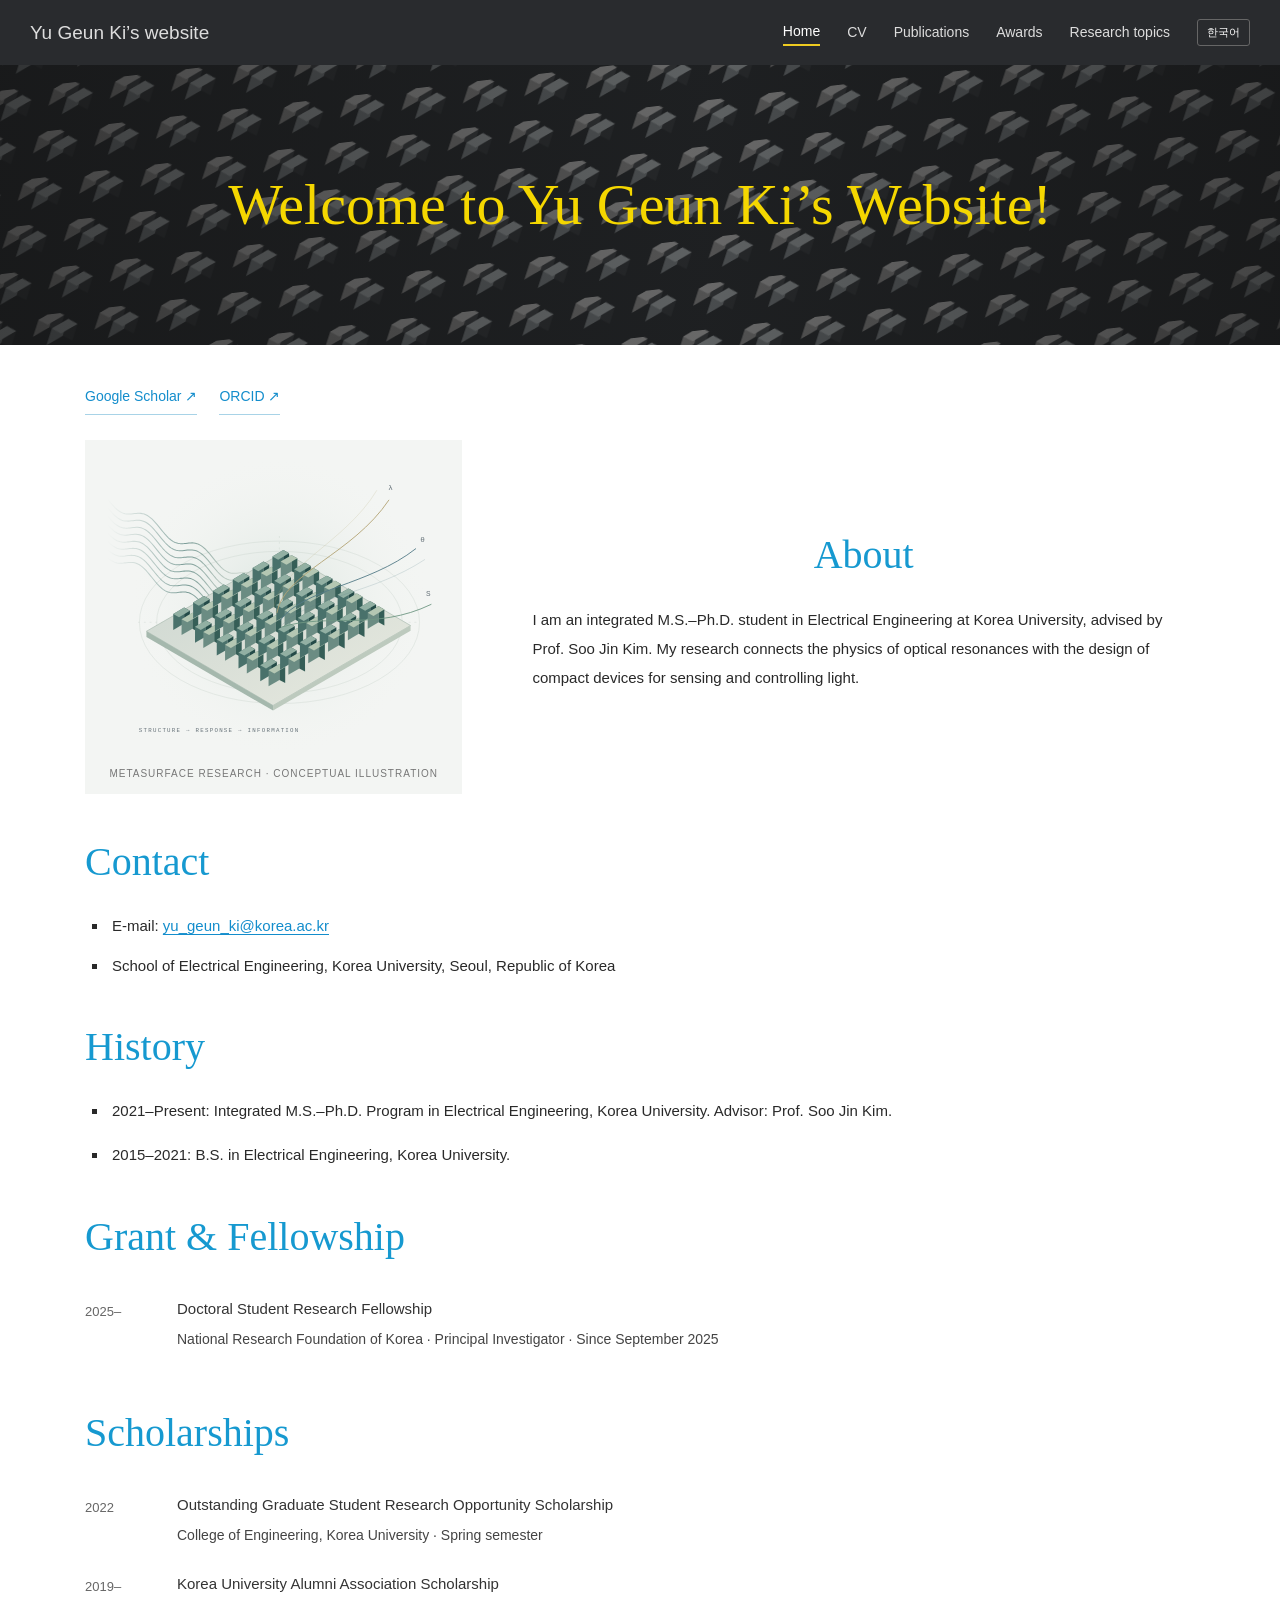
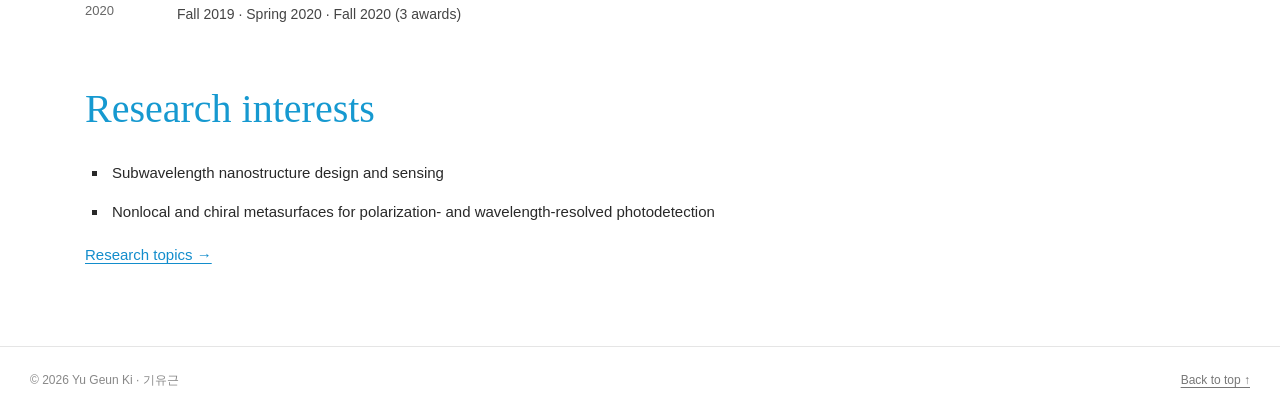
==== index.html @ f7bcf8d2 "Publish reviewed academic website" ====
<!doctype html><html lang="en"><head><meta charset="utf-8"><meta name="viewport" content="width=device-width,initial-scale=1"><meta name="description" content="Yu Geun Ki, Korea University. Research in metasurfaces, nanophotonics, and optical sensing."><title>Yu Geun Ki</title><link rel="stylesheet" href="style.css"><script src="site.js" defer></script><script type="application/ld+json">{"@context": "https://schema.org", "@type": "Person", "name": "Yu Geun Ki", "alternateName": "기유근", "affiliation": {"@type": "CollegeOrUniversity", "name": "Korea University"}, "sameAs": ["https://scholar.google.com/citations?user=KegZw9kAAAAJ", "https://orcid.org/0009-0005-0838-682X"]}</script></head><body id="top"><header><nav class="nav" aria-label="Main navigation"><a class="brand" href="index.html">Yu Geun Ki’s website</a><a href="index.html" aria-current="page"><span data-en="Home" data-ko="홈">Home</span></a><a href="cv.html"><span data-en="CV" data-ko="이력">CV</span></a><a href="publications.html"><span data-en="Publications" data-ko="논문·학회">Publications</span></a><a href="awards.html"><span data-en="Awards" data-ko="수상">Awards</span></a><a href="research.html"><span data-en="Research topics" data-ko="연구 주제">Research topics</span></a><button class="language" id="language" aria-label="Switch to Korean">한국어</button></nav></header><div class="banner home"><h1 data-en="Welcome to Yu Geun Ki’s Website!" data-ko="기유근의 연구 홈페이지에 오신 것을 환영합니다.">Welcome to Yu Geun Ki’s Website!</h1></div><main class="content"><div class="profile-links" aria-label="Research profiles"><a href="https://scholar.google.com/citations?user=KegZw9kAAAAJ" target="_blank" rel="noopener noreferrer">Google Scholar ↗</a><a href="https://orcid.org/0009-0005-0838-682X" target="_blank" rel="noopener noreferrer">ORCID ↗</a></div><div class="intro"><div class="profile-art"><svg viewBox="0 0 540 490" role="img" aria-labelledby="art-title art-desc"><title id="art-title">Light interacting with a metasurface</title><desc id="art-desc">An illustrative array of nanoscale resonators with incident and outgoing optical waves. Conceptual artwork, not simulation data.</desc><defs><linearGradient id="plate" x1="0" y1="0" x2="1" y2="1"><stop stop-color="#ccd6d0"/><stop offset="1" stop-color="#e7e9df"/></linearGradient><linearGradient id="beam"><stop stop-color="#789b93" stop-opacity="0"/><stop offset=".5" stop-color="#396b65" stop-opacity=".65"/><stop offset="1" stop-color="#a5b29b" stop-opacity=".08"/></linearGradient><radialGradient id="glow"><stop stop-color="#a5c2b5" stop-opacity=".33"/><stop offset="1" stop-color="#f6f5ef" stop-opacity="0"/></radialGradient><g id="resonator"><path d="M0 0l17-10 0-25-17 10z" fill="#49716b"/><path d="M17-10l9 5 0-25-9-5z" fill="#244b48"/><path d="M0-25l17-10 9 5-17 10z" fill="#92b0a3"/><path d="M13 8l17-10 0-25-17 10z" fill="#6b8c83"/><path d="M30-2l9 5 0-25-9-5z" fill="#355e57"/><path d="M13-17l17-10 9 5-17 10z" fill="#b4c7b3"/></g></defs><circle cx="278" cy="245" r="237" fill="url(#glow)"/><g fill="none" stroke="#b7c5bb" stroke-width=".65" opacity=".6"><ellipse cx="279" cy="271" rx="219" ry="127"/><ellipse cx="279" cy="271" rx="192" ry="111"/><path d="M58 271H499M279 136V403" stroke-dasharray="3 6"/></g><g fill="none" stroke="url(#beam)" stroke-width="1.6" id="input-waves"></g><path d="M71 285l215-124 198 115-215 125z" fill="url(#plate)" stroke="#a8b9ae"/><path d="M71 285v9l198 115v-8z" fill="#a5b8ad"/><path d="M269 401v8l215-125v-8z" fill="#bdcabe"/><g id="array"></g><g fill="none" stroke-linecap="round"><path d="M275 256C285 194 393 165 450 80" stroke="#b3a475" stroke-width="1.4"/><path d="M280 268C316 218 418 214 492 156" stroke="#547c88" stroke-width="1.4"/><path d="M284 278C354 256 429 285 516 243" stroke="#6f9783" stroke-width="1.4"/><path d="M270 250C277 184 381 148 431 65" stroke="#b3a475" opacity=".3"/><path d="M284 274C332 229 424 227 506 173" stroke="#547c88" opacity=".3"/></g><g fill="#657178" font-family="monospace" font-size="12"><text x="449" y="64">λ</text><text x="499" y="145">θ</text><text x="508" y="230">S</text><text x="59" y="442" font-size="9" letter-spacing="2">STRUCTURE → RESPONSE → INFORMATION</text></g></svg><p><span data-en="METASURFACE RESEARCH · CONCEPTUAL ILLUSTRATION" data-ko="메타표면 연구 · 개념 일러스트">METASURFACE RESEARCH · CONCEPTUAL ILLUSTRATION</span></p></div><div><h2 data-en="About" data-ko="소개">About</h2><p class="bio" data-en="I am an integrated M.S.–Ph.D. student in Electrical Engineering at Korea University, advised by Prof. Soo Jin Kim. My research connects the physics of optical resonances with the design of compact devices for sensing and controlling light." data-ko="고려대학교 전기전자공학 석박사통합과정에서 김수진 교수님의 지도를 받고 있는 기유근입니다. 광학 공진의 물리를 바탕으로, 빛을 감지하고 제어하는 소형 소자를 설계합니다.">I am an integrated M.S.–Ph.D. student in Electrical Engineering at Korea University, advised by Prof. Soo Jin Kim. My research connects the physics of optical resonances with the design of compact devices for sensing and controlling light.</p></div></div><h2 data-en="Contact" data-ko="연락처">Contact</h2><ul><li>E-mail: <a href="mailto:yu_geun_ki@korea.ac.kr">yu_geun_ki@korea.ac.kr</a></li><li><span data-en="School of Electrical Engineering, Korea University, Seoul, Republic of Korea" data-ko="고려대학교 전기전자공학 · 대한민국 서울">School of Electrical Engineering, Korea University, Seoul, Republic of Korea</span></li></ul><h2 data-en="History" data-ko="학력">History</h2><ul class="history"><li><span data-en="2021–Present: Integrated M.S.–Ph.D. Program in Electrical Engineering, Korea University. Advisor: Prof. Soo Jin Kim." data-ko="2021–현재: 고려대학교 전기전자공학 석박사통합과정. 지도교수: 김수진 교수.">2021–Present: Integrated M.S.–Ph.D. Program in Electrical Engineering, Korea University. Advisor: Prof. Soo Jin Kim.</span></li><li><span data-en="2015–2021: B.S. in Electrical Engineering, Korea University." data-ko="2015–2021: 고려대학교 전기전자공학 학사.">2015–2021: B.S. in Electrical Engineering, Korea University.</span></li></ul><h2 data-en="Grant &amp; Fellowship" data-ko="연구지원">Grant & Fellowship</h2><div class="compact"><article class="record"><div class="record-date">2025–</div><div><h3 data-en="Doctoral Student Research Fellowship" data-ko="박사과정생 연구장려금지원사업">Doctoral Student Research Fellowship</h3><p data-en="National Research Foundation of Korea · Principal Investigator · Since September 2025" data-ko="한국연구재단 · 연구책임자 · 2025년 9월부터 수행">National Research Foundation of Korea · Principal Investigator · Since September 2025</p></div></article></div><h2 data-en="Scholarships" data-ko="장학금">Scholarships</h2><div class="compact"><article class="record"><div class="record-date">2022</div><div><h3 data-en="Outstanding Graduate Student Research Opportunity Scholarship" data-ko="우수 대학원생 연구기회 제공 장학금">Outstanding Graduate Student Research Opportunity Scholarship</h3><p data-en="College of Engineering, Korea University · Spring semester" data-ko="고려대학교 공과대학 · 1학기">College of Engineering, Korea University · Spring semester</p></div></article><article class="record"><div class="record-date">2019–<br>2020</div><div><h3 data-en="Korea University Alumni Association Scholarship" data-ko="고려대학교 교우회장학금">Korea University Alumni Association Scholarship</h3><p data-en="Fall 2019 · Spring 2020 · Fall 2020 (3 awards)" data-ko="모교추천 및 개인명의 · 2019년 2학기·2020년 1학기·2020년 2학기 (3회)">Fall 2019 · Spring 2020 · Fall 2020 (3 awards)</p></div></article></div><h2 data-en="Research interests" data-ko="연구 관심 분야">Research interests</h2><ul><li><span data-en="Subwavelength nanostructure design and sensing" data-ko="파장보다 작은 나노구조 설계 및 센싱">Subwavelength nanostructure design and sensing</span></li><li><span data-en="Nonlocal and chiral metasurfaces for polarization- and wavelength-resolved photodetection" data-ko="편광·파장 검출을 위한 비국소·키랄 메타표면">Nonlocal and chiral metasurfaces for polarization- and wavelength-resolved photodetection</span></li></ul><p><a href="research.html"><span data-en="Research topics →" data-ko="연구 주제 자세히 보기 →">Research topics →</span></a></p></main><footer class="footer"><span>© 2026 Yu Geun Ki · 기유근</span><a href="#top"><span data-en="Back to top ↑" data-ko="맨 위로 ↑">Back to top ↑</span></a></footer></body></html>
---- style.css ----
*{box-sizing:border-box}html{scroll-behavior:smooth;scroll-padding-top:84px}body{margin:0;color:#292929;background:#fff;font:15px/1.85 Arial,"Noto Sans KR",sans-serif}a{color:#138dcc;text-decoration:underline;text-underline-offset:3px}a:hover{color:#07587e}a:focus-visible,button:focus-visible{outline:3px solid #efc800;outline-offset:4px}header{background:#292b2e;position:sticky;top:0;z-index:20;color:#eee}.nav{max-width:1350px;margin:auto;min-height:65px;display:flex;align-items:center;gap:27px;padding:12px 30px}.nav a{color:#ddd;text-decoration:none;font-size:14px;white-space:nowrap}.nav a[aria-current=page]{color:white;border-bottom:2px solid #eecb21}.nav .brand{font-size:19px;margin-right:auto}.language{color:#fff;background:transparent;border:1px solid #666;padding:5px 9px;border-radius:3px;font-size:11px;cursor:pointer}.banner{min-height:240px;background:#303437 url(metasurface-banner.svg) center/cover;display:grid;place-items:center;padding:45px 24px;text-align:center}.banner.home{min-height:280px}h1{font:56px/1.2 Georgia,serif;font-weight:400;color:#f5d700;margin:0;max-width:1200px}.banner.home h1{font-size:58px}.content{max-width:1160px;margin:auto;padding:35px 25px 65px}h2{font:40px/1.3 Georgia,serif;font-weight:400;color:#1699d0;margin:42px 0 24px}h3{font-size:20px;line-height:1.5;font-weight:500;margin:22px 0 12px;color:#333}p{margin:12px 0}ul{padding-left:23px;list-style-type:square}li{padding-left:4px;margin:12px 0}.intro{display:grid;grid-template-columns:34% 1fr;gap:70px;align-items:center;margin-bottom:32px}.intro h2{text-align:center;margin-top:0}.intro .bio{line-height:1.95;margin-top:23px}.profile-art{background:#f3f5f3;padding:9px 16px 0}.profile-art svg{width:100%;height:auto;display:block}.profile-art p{font-size:10px;text-align:center;letter-spacing:1px;color:#777;margin:3px 0 10px}.history li{margin:16px 0}.jump{display:flex;flex-wrap:wrap;gap:12px 25px;padding-bottom:18px;border-bottom:1px solid #ddd;margin-bottom:28px;font-size:14px}.record{display:grid;grid-template-columns:76px 1fr;gap:16px;padding:18px 0}.record-date{color:#666;font-size:13px;padding-top:3px}.record h3{font:16px/1.65 Arial,sans-serif;margin:0 0 5px}.record p{font-size:14px;margin:3px 0;color:#444}.record .venue{font-style:italic}.badge{display:inline-block;color:#777;font-size:11px;line-height:1.5;margin:3px 10px 3px 0}.research-row{display:block;margin:34px 0 48px;padding:0 0 32px;border-bottom:1px solid #e4e4e4}.number{display:none}.research-row h3{font:28px/1.4 Georgia,serif;color:#1699d0;margin-bottom:5px}.tag{color:#777;font-size:12px;margin-bottom:16px}.project-details{margin:20px 0 0;padding-left:18px;border-left:2px solid #c2e3f2}.project-details .badge{font-size:13px;font-weight:bold;color:#333}.section-note{font-size:12px;color:#777}.compact .record{padding:10px 0}.compact .record h3{font-size:15px}.subheading{font:28px Georgia,serif;color:#1699d0;margin:40px 0 18px}.paper-list{padding-left:24px}.paper-list li{margin:20px 0;line-height:1.85}.paper-list .record{display:block;padding:0}.paper-list .record-date{display:none}.paper-list h3{font:15px/1.75 Arial,sans-serif;margin:0}.paper-list p{font-size:14px;display:inline;margin-right:6px}.paper-list .badge{display:block}.cv-name{font:32px Georgia,serif;margin:10px 0;color:#333}.contact-block{margin-bottom:38px}.footer{border-top:1px solid #e5e5e5;padding:22px 30px;color:#888;font-size:12px;display:flex;gap:20px;justify-content:space-between}.footer a{color:#777}.ko h1,.ko h2,.ko .research-row h3,.ko .subheading{font-family:Arial,"Noto Sans KR",sans-serif;word-break:keep-all}.ko h1{font-size:48px}.ko h2{font-size:32px}.ko .research-row h3{font-size:25px}.print-link{background:none;border:1px solid #bbb;padding:8px 14px;font-size:13px;color:#555;cursor:pointer} @media(max-width:850px){.nav{gap:16px;flex-wrap:wrap;padding:12px 20px}.nav .brand{flex-basis:calc(100% - 90px);order:-2}.language{order:-1}.nav a{font-size:12px}.intro{gap:30px}.banner.home h1{font-size:43px}h1{font-size:45px}.content{padding:24px 26px 50px}}@media(max-width:580px){.nav{gap:9px 17px}.nav .brand{font-size:17px}.banner,.banner.home{min-height:190px}.banner.home h1,h1{font-size:35px}.ko h1{font-size:32px}.intro{grid-template-columns:1fr;gap:25px}.profile-art{max-width:280px;margin:auto}.intro h2{text-align:left}.content{padding:22px}h2{font-size:33px;margin-top:34px}.record{grid-template-columns:53px 1fr;gap:10px}.paper-list{padding-left:18px}.footer{font-size:11px}.research-row h3{font-size:25px}}@media print{header,.banner,.footer,.print-link,.jump{display:none}.content{max-width:none;padding:0}h2{font-size:25px;break-after:avoid}.record,li{break-inside:avoid}body{font-size:11px}.record p,.record h3{font-size:11px}}@media(prefers-reduced-motion:reduce){html{scroll-behavior:auto}}
.profile-links{display:flex;gap:22px;flex-wrap:wrap;margin:0 0 25px;font-size:14px}.profile-links a{border-bottom:1px solid #a8d3e7;text-decoration:none;padding:4px 0}@media print{.profile-links{display:none}}
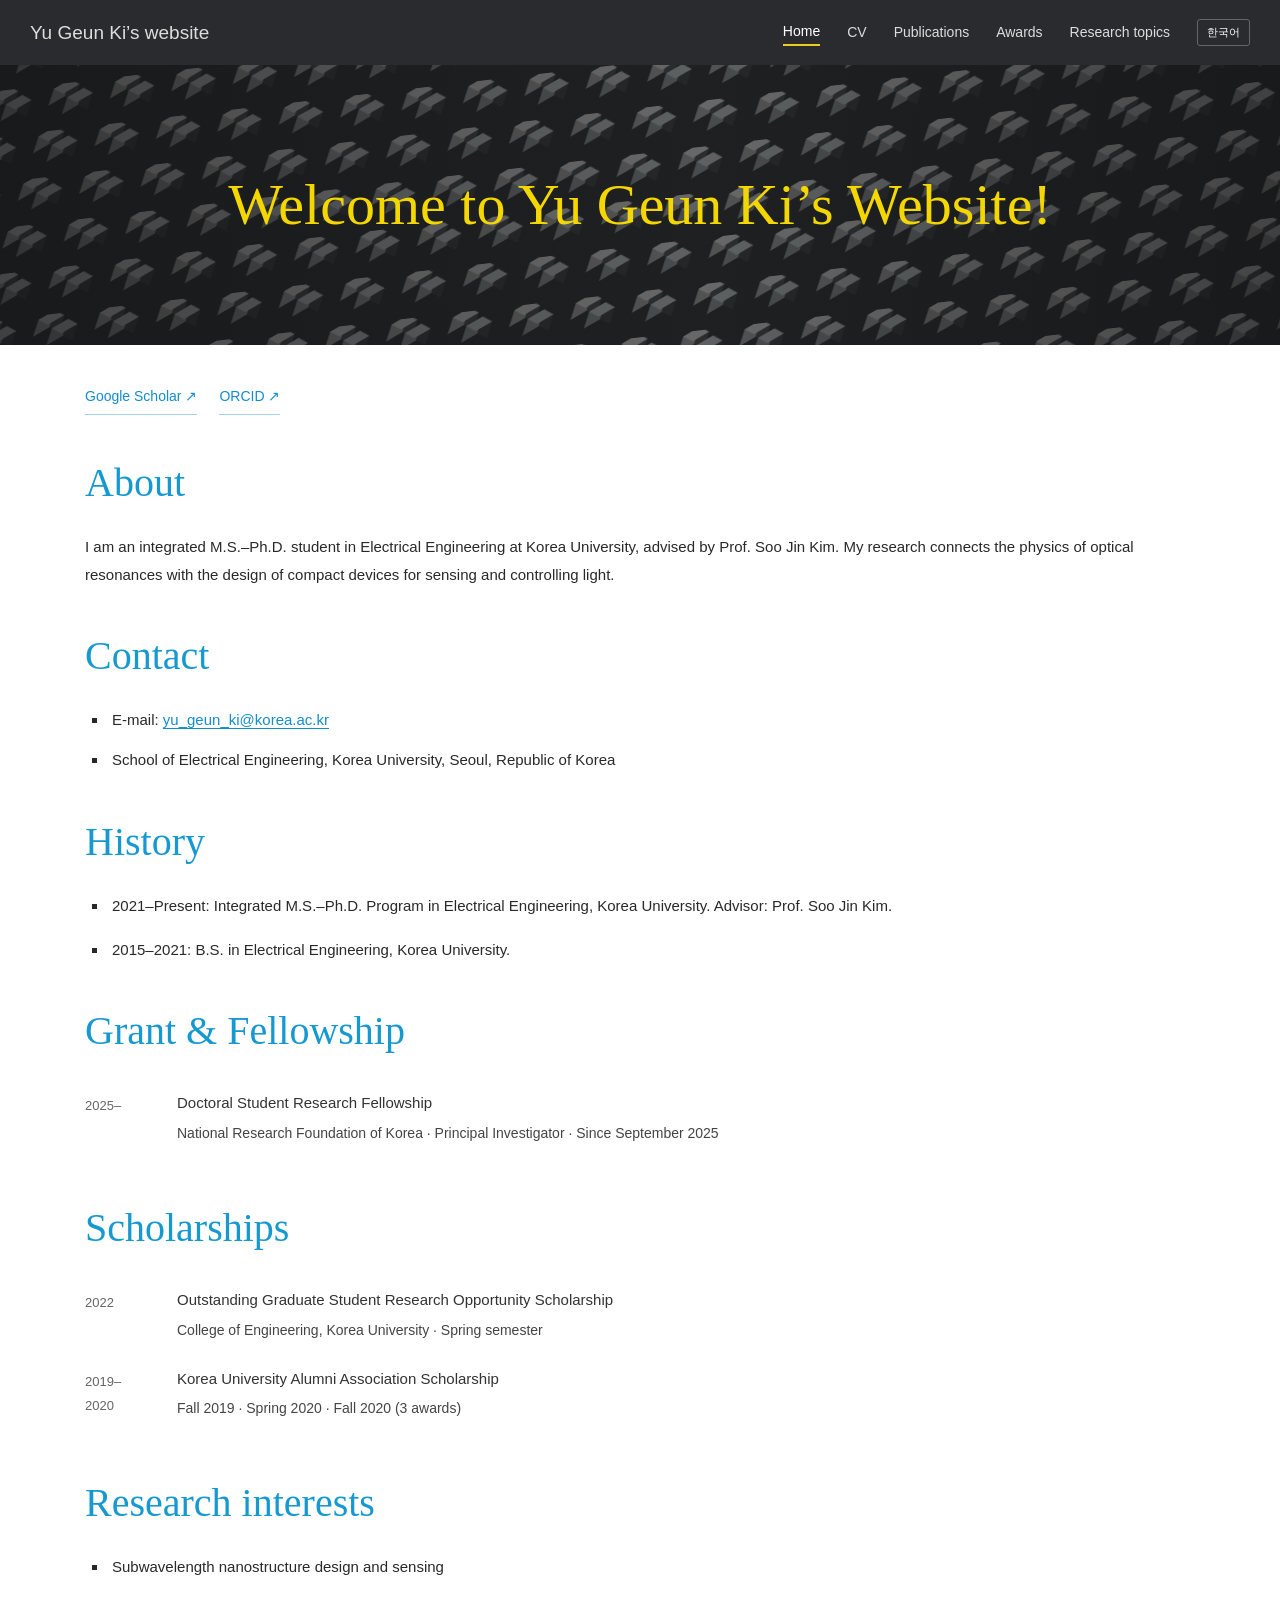
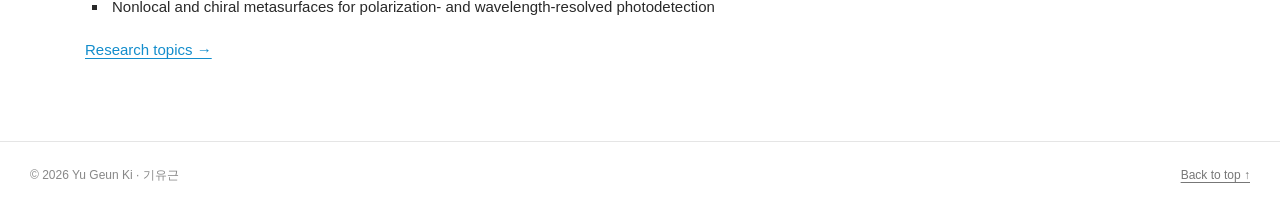
==== commit 64e65d10: "Remove representative image from homepage" ====
--- a/index.html
+++ b/index.html
@@ -1 +1 @@
-<!doctype html><html lang="en"><head><meta charset="utf-8"><meta name="viewport" content="width=device-width,initial-scale=1"><meta name="description" content="Yu Geun Ki, Korea University. Research in metasurfaces, nanophotonics, and optical sensing."><title>Yu Geun Ki</title><link rel="stylesheet" href="style.css"><script src="site.js" defer></script><script type="application/ld+json">{"@context": "https://schema.org", "@type": "Person", "name": "Yu Geun Ki", "alternateName": "기유근", "affiliation": {"@type": "CollegeOrUniversity", "name": "Korea University"}, "sameAs": ["https://scholar.google.com/citations?user=KegZw9kAAAAJ", "https://orcid.org/0009-0005-0838-682X"]}</script></head><body id="top"><header><nav class="nav" aria-label="Main navigation"><a class="brand" href="index.html">Yu Geun Ki’s website</a><a href="index.html" aria-current="page"><span data-en="Home" data-ko="홈">Home</span></a><a href="cv.html"><span data-en="CV" data-ko="이력">CV</span></a><a href="publications.html"><span data-en="Publications" data-ko="논문·학회">Publications</span></a><a href="awards.html"><span data-en="Awards" data-ko="수상">Awards</span></a><a href="research.html"><span data-en="Research topics" data-ko="연구 주제">Research topics</span></a><button class="language" id="language" aria-label="Switch to Korean">한국어</button></nav></header><div class="banner home"><h1 data-en="Welcome to Yu Geun Ki’s Website!" data-ko="기유근의 연구 홈페이지에 오신 것을 환영합니다.">Welcome to Yu Geun Ki’s Website!</h1></div><main class="content"><div class="profile-links" aria-label="Research profiles"><a href="https://scholar.google.com/citations?user=KegZw9kAAAAJ" target="_blank" rel="noopener noreferrer">Google Scholar ↗</a><a href="https://orcid.org/0009-0005-0838-682X" target="_blank" rel="noopener noreferrer">ORCID ↗</a></div><div class="intro"><div class="profile-art"><svg viewBox="0 0 540 490" role="img" aria-labelledby="art-title art-desc"><title id="art-title">Light interacting with a metasurface</title><desc id="art-desc">An illustrative array of nanoscale resonators with incident and outgoing optical waves. Conceptual artwork, not simulation data.</desc><defs><linearGradient id="plate" x1="0" y1="0" x2="1" y2="1"><stop stop-color="#ccd6d0"/><stop offset="1" stop-color="#e7e9df"/></linearGradient><linearGradient id="beam"><stop stop-color="#789b93" stop-opacity="0"/><stop offset=".5" stop-color="#396b65" stop-opacity=".65"/><stop offset="1" stop-color="#a5b29b" stop-opacity=".08"/></linearGradient><radialGradient id="glow"><stop stop-color="#a5c2b5" stop-opacity=".33"/><stop offset="1" stop-color="#f6f5ef" stop-opacity="0"/></radialGradient><g id="resonator"><path d="M0 0l17-10 0-25-17 10z" fill="#49716b"/><path d="M17-10l9 5 0-25-9-5z" fill="#244b48"/><path d="M0-25l17-10 9 5-17 10z" fill="#92b0a3"/><path d="M13 8l17-10 0-25-17 10z" fill="#6b8c83"/><path d="M30-2l9 5 0-25-9-5z" fill="#355e57"/><path d="M13-17l17-10 9 5-17 10z" fill="#b4c7b3"/></g></defs><circle cx="278" cy="245" r="237" fill="url(#glow)"/><g fill="none" stroke="#b7c5bb" stroke-width=".65" opacity=".6"><ellipse cx="279" cy="271" rx="219" ry="127"/><ellipse cx="279" cy="271" rx="192" ry="111"/><path d="M58 271H499M279 136V403" stroke-dasharray="3 6"/></g><g fill="none" stroke="url(#beam)" stroke-width="1.6" id="input-waves"></g><path d="M71 285l215-124 198 115-215 125z" fill="url(#plate)" stroke="#a8b9ae"/><path d="M71 285v9l198 115v-8z" fill="#a5b8ad"/><path d="M269 401v8l215-125v-8z" fill="#bdcabe"/><g id="array"></g><g fill="none" stroke-linecap="round"><path d="M275 256C285 194 393 165 450 80" stroke="#b3a475" stroke-width="1.4"/><path d="M280 268C316 218 418 214 492 156" stroke="#547c88" stroke-width="1.4"/><path d="M284 278C354 256 429 285 516 243" stroke="#6f9783" stroke-width="1.4"/><path d="M270 250C277 184 381 148 431 65" stroke="#b3a475" opacity=".3"/><path d="M284 274C332 229 424 227 506 173" stroke="#547c88" opacity=".3"/></g><g fill="#657178" font-family="monospace" font-size="12"><text x="449" y="64">λ</text><text x="499" y="145">θ</text><text x="508" y="230">S</text><text x="59" y="442" font-size="9" letter-spacing="2">STRUCTURE → RESPONSE → INFORMATION</text></g></svg><p><span data-en="METASURFACE RESEARCH · CONCEPTUAL ILLUSTRATION" data-ko="메타표면 연구 · 개념 일러스트">METASURFACE RESEARCH · CONCEPTUAL ILLUSTRATION</span></p></div><div><h2 data-en="About" data-ko="소개">About</h2><p class="bio" data-en="I am an integrated M.S.–Ph.D. student in Electrical Engineering at Korea University, advised by Prof. Soo Jin Kim. My research connects the physics of optical resonances with the design of compact devices for sensing and controlling light." data-ko="고려대학교 전기전자공학 석박사통합과정에서 김수진 교수님의 지도를 받고 있는 기유근입니다. 광학 공진의 물리를 바탕으로, 빛을 감지하고 제어하는 소형 소자를 설계합니다.">I am an integrated M.S.–Ph.D. student in Electrical Engineering at Korea University, advised by Prof. Soo Jin Kim. My research connects the physics of optical resonances with the design of compact devices for sensing and controlling light.</p></div></div><h2 data-en="Contact" data-ko="연락처">Contact</h2><ul><li>E-mail: <a href="mailto:yu_geun_ki@korea.ac.kr">yu_geun_ki@korea.ac.kr</a></li><li><span data-en="School of Electrical Engineering, Korea University, Seoul, Republic of Korea" data-ko="고려대학교 전기전자공학 · 대한민국 서울">School of Electrical Engineering, Korea University, Seoul, Republic of Korea</span></li></ul><h2 data-en="History" data-ko="학력">History</h2><ul class="history"><li><span data-en="2021–Present: Integrated M.S.–Ph.D. Program in Electrical Engineering, Korea University. Advisor: Prof. Soo Jin Kim." data-ko="2021–현재: 고려대학교 전기전자공학 석박사통합과정. 지도교수: 김수진 교수.">2021–Present: Integrated M.S.–Ph.D. Program in Electrical Engineering, Korea University. Advisor: Prof. Soo Jin Kim.</span></li><li><span data-en="2015–2021: B.S. in Electrical Engineering, Korea University." data-ko="2015–2021: 고려대학교 전기전자공학 학사.">2015–2021: B.S. in Electrical Engineering, Korea University.</span></li></ul><h2 data-en="Grant &amp; Fellowship" data-ko="연구지원">Grant & Fellowship</h2><div class="compact"><article class="record"><div class="record-date">2025–</div><div><h3 data-en="Doctoral Student Research Fellowship" data-ko="박사과정생 연구장려금지원사업">Doctoral Student Research Fellowship</h3><p data-en="National Research Foundation of Korea · Principal Investigator · Since September 2025" data-ko="한국연구재단 · 연구책임자 · 2025년 9월부터 수행">National Research Foundation of Korea · Principal Investigator · Since September 2025</p></div></article></div><h2 data-en="Scholarships" data-ko="장학금">Scholarships</h2><div class="compact"><article class="record"><div class="record-date">2022</div><div><h3 data-en="Outstanding Graduate Student Research Opportunity Scholarship" data-ko="우수 대학원생 연구기회 제공 장학금">Outstanding Graduate Student Research Opportunity Scholarship</h3><p data-en="College of Engineering, Korea University · Spring semester" data-ko="고려대학교 공과대학 · 1학기">College of Engineering, Korea University · Spring semester</p></div></article><article class="record"><div class="record-date">2019–<br>2020</div><div><h3 data-en="Korea University Alumni Association Scholarship" data-ko="고려대학교 교우회장학금">Korea University Alumni Association Scholarship</h3><p data-en="Fall 2019 · Spring 2020 · Fall 2020 (3 awards)" data-ko="모교추천 및 개인명의 · 2019년 2학기·2020년 1학기·2020년 2학기 (3회)">Fall 2019 · Spring 2020 · Fall 2020 (3 awards)</p></div></article></div><h2 data-en="Research interests" data-ko="연구 관심 분야">Research interests</h2><ul><li><span data-en="Subwavelength nanostructure design and sensing" data-ko="파장보다 작은 나노구조 설계 및 센싱">Subwavelength nanostructure design and sensing</span></li><li><span data-en="Nonlocal and chiral metasurfaces for polarization- and wavelength-resolved photodetection" data-ko="편광·파장 검출을 위한 비국소·키랄 메타표면">Nonlocal and chiral metasurfaces for polarization- and wavelength-resolved photodetection</span></li></ul><p><a href="research.html"><span data-en="Research topics →" data-ko="연구 주제 자세히 보기 →">Research topics →</span></a></p></main><footer class="footer"><span>© 2026 Yu Geun Ki · 기유근</span><a href="#top"><span data-en="Back to top ↑" data-ko="맨 위로 ↑">Back to top ↑</span></a></footer></body></html>+<!doctype html><html lang="en"><head><meta charset="utf-8"><meta name="viewport" content="width=device-width,initial-scale=1"><meta name="description" content="Yu Geun Ki, Korea University. Research in metasurfaces, nanophotonics, and optical sensing."><title>Yu Geun Ki</title><link rel="stylesheet" href="style.css"><script src="site.js" defer></script><script type="application/ld+json">{"@context": "https://schema.org", "@type": "Person", "name": "Yu Geun Ki", "alternateName": "기유근", "affiliation": {"@type": "CollegeOrUniversity", "name": "Korea University"}, "sameAs": ["https://scholar.google.com/citations?user=KegZw9kAAAAJ", "https://orcid.org/0009-0005-0838-682X"]}</script></head><body id="top"><header><nav class="nav" aria-label="Main navigation"><a class="brand" href="index.html">Yu Geun Ki’s website</a><a href="index.html" aria-current="page"><span data-en="Home" data-ko="홈">Home</span></a><a href="cv.html"><span data-en="CV" data-ko="이력">CV</span></a><a href="publications.html"><span data-en="Publications" data-ko="논문·학회">Publications</span></a><a href="awards.html"><span data-en="Awards" data-ko="수상">Awards</span></a><a href="research.html"><span data-en="Research topics" data-ko="연구 주제">Research topics</span></a><button class="language" id="language" aria-label="Switch to Korean">한국어</button></nav></header><div class="banner home"><h1 data-en="Welcome to Yu Geun Ki’s Website!" data-ko="기유근의 연구 홈페이지에 오신 것을 환영합니다.">Welcome to Yu Geun Ki’s Website!</h1></div><main class="content"><div class="profile-links" aria-label="Research profiles"><a href="https://scholar.google.com/citations?user=KegZw9kAAAAJ" target="_blank" rel="noopener noreferrer">Google Scholar ↗</a><a href="https://orcid.org/0009-0005-0838-682X" target="_blank" rel="noopener noreferrer">ORCID ↗</a></div><div class="intro-text"><div><h2 data-en="About" data-ko="소개">About</h2><p class="bio" data-en="I am an integrated M.S.–Ph.D. student in Electrical Engineering at Korea University, advised by Prof. Soo Jin Kim. My research connects the physics of optical resonances with the design of compact devices for sensing and controlling light." data-ko="고려대학교 전기전자공학 석박사통합과정에서 김수진 교수님의 지도를 받고 있는 기유근입니다. 광학 공진의 물리를 바탕으로, 빛을 감지하고 제어하는 소형 소자를 설계합니다.">I am an integrated M.S.–Ph.D. student in Electrical Engineering at Korea University, advised by Prof. Soo Jin Kim. My research connects the physics of optical resonances with the design of compact devices for sensing and controlling light.</p></div></div><h2 data-en="Contact" data-ko="연락처">Contact</h2><ul><li>E-mail: <a href="mailto:yu_geun_ki@korea.ac.kr">yu_geun_ki@korea.ac.kr</a></li><li><span data-en="School of Electrical Engineering, Korea University, Seoul, Republic of Korea" data-ko="고려대학교 전기전자공학 · 대한민국 서울">School of Electrical Engineering, Korea University, Seoul, Republic of Korea</span></li></ul><h2 data-en="History" data-ko="학력">History</h2><ul class="history"><li><span data-en="2021–Present: Integrated M.S.–Ph.D. Program in Electrical Engineering, Korea University. Advisor: Prof. Soo Jin Kim." data-ko="2021–현재: 고려대학교 전기전자공학 석박사통합과정. 지도교수: 김수진 교수.">2021–Present: Integrated M.S.–Ph.D. Program in Electrical Engineering, Korea University. Advisor: Prof. Soo Jin Kim.</span></li><li><span data-en="2015–2021: B.S. in Electrical Engineering, Korea University." data-ko="2015–2021: 고려대학교 전기전자공학 학사.">2015–2021: B.S. in Electrical Engineering, Korea University.</span></li></ul><h2 data-en="Grant &amp; Fellowship" data-ko="연구지원">Grant & Fellowship</h2><div class="compact"><article class="record"><div class="record-date">2025–</div><div><h3 data-en="Doctoral Student Research Fellowship" data-ko="박사과정생 연구장려금지원사업">Doctoral Student Research Fellowship</h3><p data-en="National Research Foundation of Korea · Principal Investigator · Since September 2025" data-ko="한국연구재단 · 연구책임자 · 2025년 9월부터 수행">National Research Foundation of Korea · Principal Investigator · Since September 2025</p></div></article></div><h2 data-en="Scholarships" data-ko="장학금">Scholarships</h2><div class="compact"><article class="record"><div class="record-date">2022</div><div><h3 data-en="Outstanding Graduate Student Research Opportunity Scholarship" data-ko="우수 대학원생 연구기회 제공 장학금">Outstanding Graduate Student Research Opportunity Scholarship</h3><p data-en="College of Engineering, Korea University · Spring semester" data-ko="고려대학교 공과대학 · 1학기">College of Engineering, Korea University · Spring semester</p></div></article><article class="record"><div class="record-date">2019–<br>2020</div><div><h3 data-en="Korea University Alumni Association Scholarship" data-ko="고려대학교 교우회장학금">Korea University Alumni Association Scholarship</h3><p data-en="Fall 2019 · Spring 2020 · Fall 2020 (3 awards)" data-ko="모교추천 및 개인명의 · 2019년 2학기·2020년 1학기·2020년 2학기 (3회)">Fall 2019 · Spring 2020 · Fall 2020 (3 awards)</p></div></article></div><h2 data-en="Research interests" data-ko="연구 관심 분야">Research interests</h2><ul><li><span data-en="Subwavelength nanostructure design and sensing" data-ko="파장보다 작은 나노구조 설계 및 센싱">Subwavelength nanostructure design and sensing</span></li><li><span data-en="Nonlocal and chiral metasurfaces for polarization- and wavelength-resolved photodetection" data-ko="편광·파장 검출을 위한 비국소·키랄 메타표면">Nonlocal and chiral metasurfaces for polarization- and wavelength-resolved photodetection</span></li></ul><p><a href="research.html"><span data-en="Research topics →" data-ko="연구 주제 자세히 보기 →">Research topics →</span></a></p></main><footer class="footer"><span>© 2026 Yu Geun Ki · 기유근</span><a href="#top"><span data-en="Back to top ↑" data-ko="맨 위로 ↑">Back to top ↑</span></a></footer></body></html>
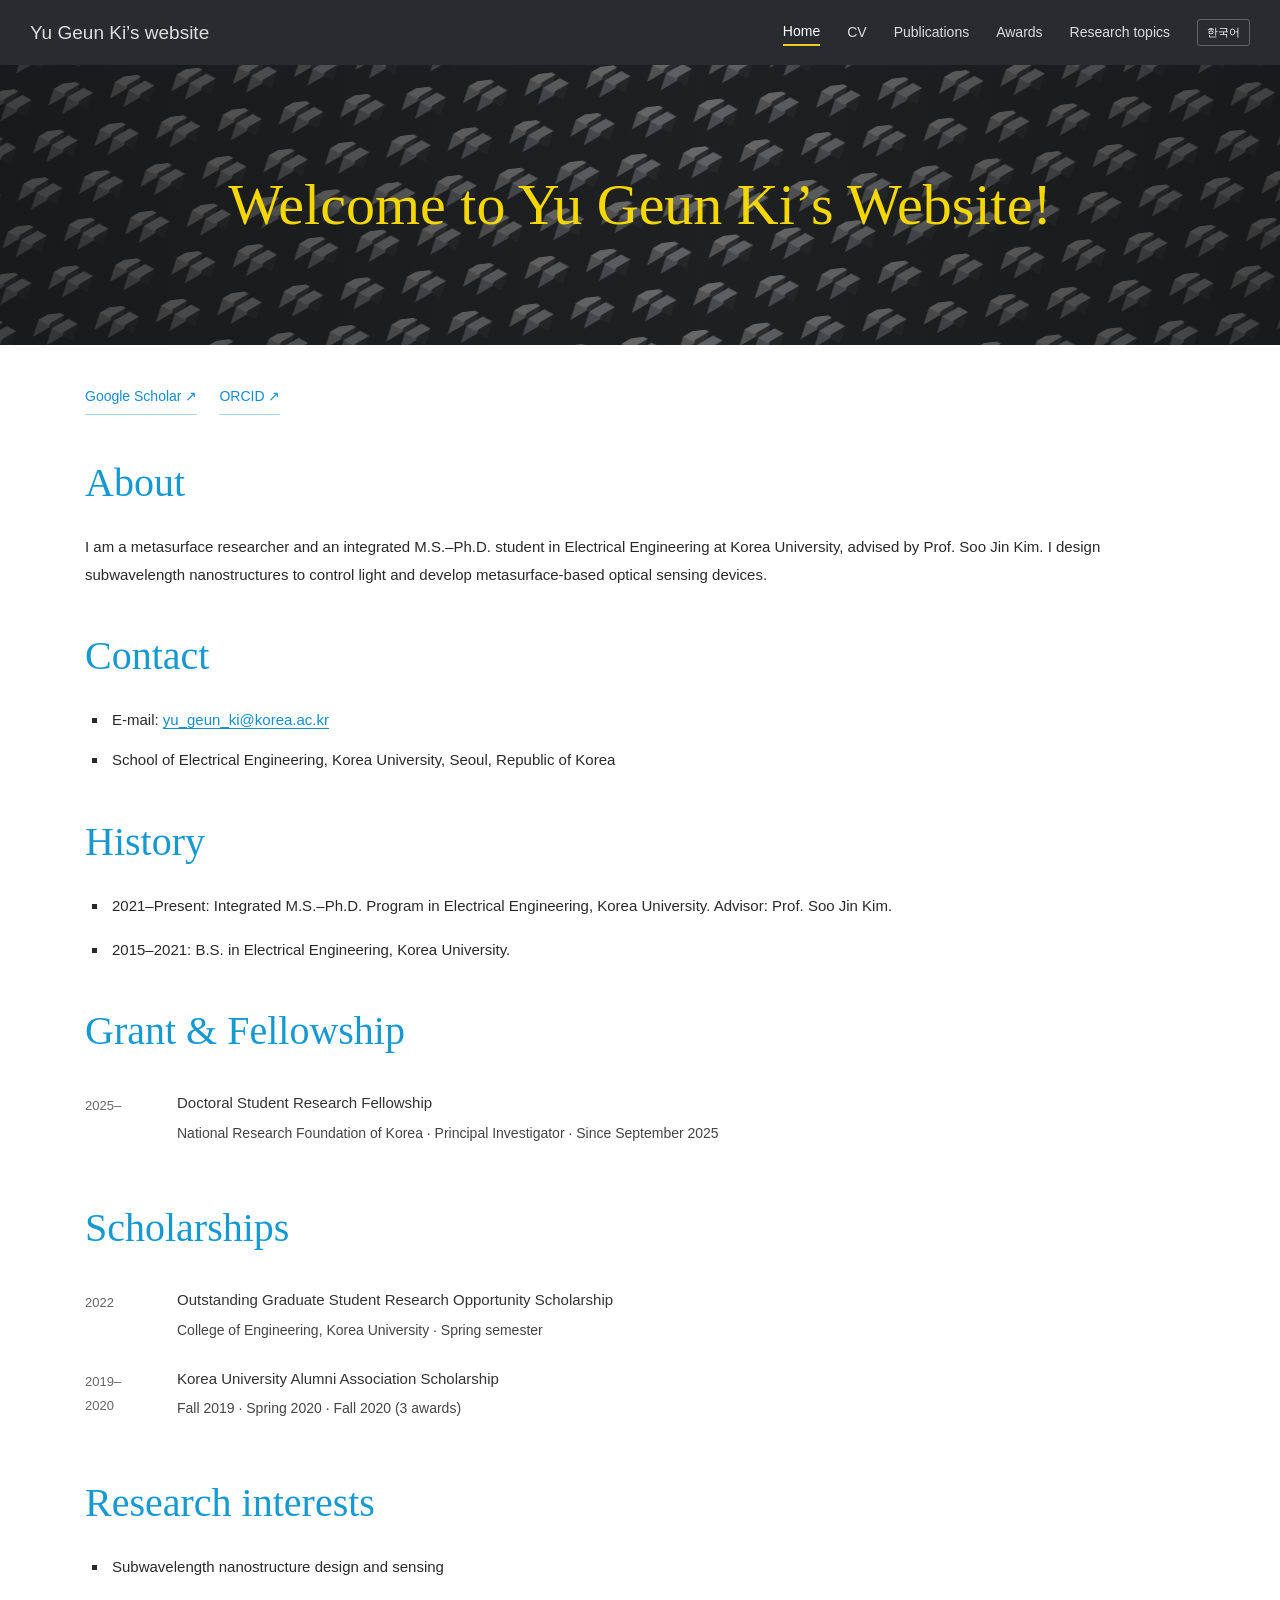
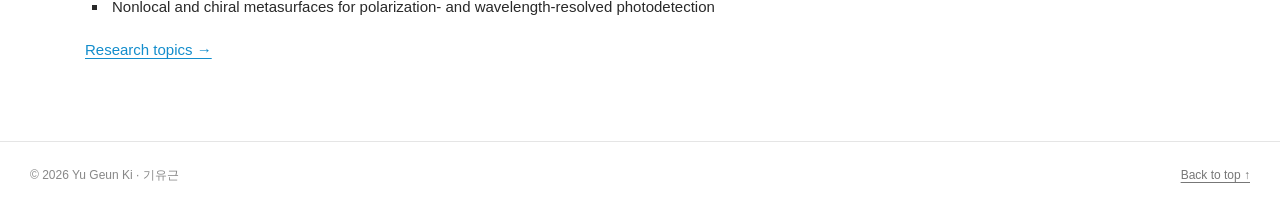
==== commit 672c84bd: "Emphasize metasurface research in introduction" ====
--- a/index.html
+++ b/index.html
@@ -1 +1 @@
-<!doctype html><html lang="en"><head><meta charset="utf-8"><meta name="viewport" content="width=device-width,initial-scale=1"><meta name="description" content="Yu Geun Ki, Korea University. Research in metasurfaces, nanophotonics, and optical sensing."><title>Yu Geun Ki</title><link rel="stylesheet" href="style.css"><script src="site.js" defer></script><script type="application/ld+json">{"@context": "https://schema.org", "@type": "Person", "name": "Yu Geun Ki", "alternateName": "기유근", "affiliation": {"@type": "CollegeOrUniversity", "name": "Korea University"}, "sameAs": ["https://scholar.google.com/citations?user=KegZw9kAAAAJ", "https://orcid.org/0009-0005-0838-682X"]}</script></head><body id="top"><header><nav class="nav" aria-label="Main navigation"><a class="brand" href="index.html">Yu Geun Ki’s website</a><a href="index.html" aria-current="page"><span data-en="Home" data-ko="홈">Home</span></a><a href="cv.html"><span data-en="CV" data-ko="이력">CV</span></a><a href="publications.html"><span data-en="Publications" data-ko="논문·학회">Publications</span></a><a href="awards.html"><span data-en="Awards" data-ko="수상">Awards</span></a><a href="research.html"><span data-en="Research topics" data-ko="연구 주제">Research topics</span></a><button class="language" id="language" aria-label="Switch to Korean">한국어</button></nav></header><div class="banner home"><h1 data-en="Welcome to Yu Geun Ki’s Website!" data-ko="기유근의 연구 홈페이지에 오신 것을 환영합니다.">Welcome to Yu Geun Ki’s Website!</h1></div><main class="content"><div class="profile-links" aria-label="Research profiles"><a href="https://scholar.google.com/citations?user=KegZw9kAAAAJ" target="_blank" rel="noopener noreferrer">Google Scholar ↗</a><a href="https://orcid.org/0009-0005-0838-682X" target="_blank" rel="noopener noreferrer">ORCID ↗</a></div><div class="intro-text"><div><h2 data-en="About" data-ko="소개">About</h2><p class="bio" data-en="I am an integrated M.S.–Ph.D. student in Electrical Engineering at Korea University, advised by Prof. Soo Jin Kim. My research connects the physics of optical resonances with the design of compact devices for sensing and controlling light." data-ko="고려대학교 전기전자공학 석박사통합과정에서 김수진 교수님의 지도를 받고 있는 기유근입니다. 광학 공진의 물리를 바탕으로, 빛을 감지하고 제어하는 소형 소자를 설계합니다.">I am an integrated M.S.–Ph.D. student in Electrical Engineering at Korea University, advised by Prof. Soo Jin Kim. My research connects the physics of optical resonances with the design of compact devices for sensing and controlling light.</p></div></div><h2 data-en="Contact" data-ko="연락처">Contact</h2><ul><li>E-mail: <a href="mailto:yu_geun_ki@korea.ac.kr">yu_geun_ki@korea.ac.kr</a></li><li><span data-en="School of Electrical Engineering, Korea University, Seoul, Republic of Korea" data-ko="고려대학교 전기전자공학 · 대한민국 서울">School of Electrical Engineering, Korea University, Seoul, Republic of Korea</span></li></ul><h2 data-en="History" data-ko="학력">History</h2><ul class="history"><li><span data-en="2021–Present: Integrated M.S.–Ph.D. Program in Electrical Engineering, Korea University. Advisor: Prof. Soo Jin Kim." data-ko="2021–현재: 고려대학교 전기전자공학 석박사통합과정. 지도교수: 김수진 교수.">2021–Present: Integrated M.S.–Ph.D. Program in Electrical Engineering, Korea University. Advisor: Prof. Soo Jin Kim.</span></li><li><span data-en="2015–2021: B.S. in Electrical Engineering, Korea University." data-ko="2015–2021: 고려대학교 전기전자공학 학사.">2015–2021: B.S. in Electrical Engineering, Korea University.</span></li></ul><h2 data-en="Grant &amp; Fellowship" data-ko="연구지원">Grant & Fellowship</h2><div class="compact"><article class="record"><div class="record-date">2025–</div><div><h3 data-en="Doctoral Student Research Fellowship" data-ko="박사과정생 연구장려금지원사업">Doctoral Student Research Fellowship</h3><p data-en="National Research Foundation of Korea · Principal Investigator · Since September 2025" data-ko="한국연구재단 · 연구책임자 · 2025년 9월부터 수행">National Research Foundation of Korea · Principal Investigator · Since September 2025</p></div></article></div><h2 data-en="Scholarships" data-ko="장학금">Scholarships</h2><div class="compact"><article class="record"><div class="record-date">2022</div><div><h3 data-en="Outstanding Graduate Student Research Opportunity Scholarship" data-ko="우수 대학원생 연구기회 제공 장학금">Outstanding Graduate Student Research Opportunity Scholarship</h3><p data-en="College of Engineering, Korea University · Spring semester" data-ko="고려대학교 공과대학 · 1학기">College of Engineering, Korea University · Spring semester</p></div></article><article class="record"><div class="record-date">2019–<br>2020</div><div><h3 data-en="Korea University Alumni Association Scholarship" data-ko="고려대학교 교우회장학금">Korea University Alumni Association Scholarship</h3><p data-en="Fall 2019 · Spring 2020 · Fall 2020 (3 awards)" data-ko="모교추천 및 개인명의 · 2019년 2학기·2020년 1학기·2020년 2학기 (3회)">Fall 2019 · Spring 2020 · Fall 2020 (3 awards)</p></div></article></div><h2 data-en="Research interests" data-ko="연구 관심 분야">Research interests</h2><ul><li><span data-en="Subwavelength nanostructure design and sensing" data-ko="파장보다 작은 나노구조 설계 및 센싱">Subwavelength nanostructure design and sensing</span></li><li><span data-en="Nonlocal and chiral metasurfaces for polarization- and wavelength-resolved photodetection" data-ko="편광·파장 검출을 위한 비국소·키랄 메타표면">Nonlocal and chiral metasurfaces for polarization- and wavelength-resolved photodetection</span></li></ul><p><a href="research.html"><span data-en="Research topics →" data-ko="연구 주제 자세히 보기 →">Research topics →</span></a></p></main><footer class="footer"><span>© 2026 Yu Geun Ki · 기유근</span><a href="#top"><span data-en="Back to top ↑" data-ko="맨 위로 ↑">Back to top ↑</span></a></footer></body></html>+<!doctype html><html lang="en"><head><meta charset="utf-8"><meta name="viewport" content="width=device-width,initial-scale=1"><meta name="description" content="Yu Geun Ki, Korea University. Research in metasurfaces, nanophotonics, and optical sensing."><title>Yu Geun Ki</title><link rel="stylesheet" href="style.css"><script src="site.js" defer></script><script type="application/ld+json">{"@context": "https://schema.org", "@type": "Person", "name": "Yu Geun Ki", "alternateName": "기유근", "affiliation": {"@type": "CollegeOrUniversity", "name": "Korea University"}, "sameAs": ["https://scholar.google.com/citations?user=KegZw9kAAAAJ", "https://orcid.org/0009-0005-0838-682X"]}</script></head><body id="top"><header><nav class="nav" aria-label="Main navigation"><a class="brand" href="index.html">Yu Geun Ki’s website</a><a href="index.html" aria-current="page"><span data-en="Home" data-ko="홈">Home</span></a><a href="cv.html"><span data-en="CV" data-ko="이력">CV</span></a><a href="publications.html"><span data-en="Publications" data-ko="논문·학회">Publications</span></a><a href="awards.html"><span data-en="Awards" data-ko="수상">Awards</span></a><a href="research.html"><span data-en="Research topics" data-ko="연구 주제">Research topics</span></a><button class="language" id="language" aria-label="Switch to Korean">한국어</button></nav></header><div class="banner home"><h1 data-en="Welcome to Yu Geun Ki’s Website!" data-ko="기유근의 연구 홈페이지에 오신 것을 환영합니다.">Welcome to Yu Geun Ki’s Website!</h1></div><main class="content"><div class="profile-links" aria-label="Research profiles"><a href="https://scholar.google.com/citations?user=KegZw9kAAAAJ" target="_blank" rel="noopener noreferrer">Google Scholar ↗</a><a href="https://orcid.org/0009-0005-0838-682X" target="_blank" rel="noopener noreferrer">ORCID ↗</a></div><div class="intro-text"><div><h2 data-en="About" data-ko="소개">About</h2><p class="bio" data-en="I am a metasurface researcher and an integrated M.S.–Ph.D. student in Electrical Engineering at Korea University, advised by Prof. Soo Jin Kim. I design subwavelength nanostructures to control light and develop metasurface-based optical sensing devices." data-ko="메타표면을 연구하는 기유근입니다. 고려대학교 전기전자공학 석박사통합과정에서 김수진 교수님의 지도를 받고 있으며, 파장보다 작은 나노구조를 설계해 빛을 제어하고 메타표면 기반 광학 센싱 소자를 개발합니다.">I am a metasurface researcher and an integrated M.S.–Ph.D. student in Electrical Engineering at Korea University, advised by Prof. Soo Jin Kim. I design subwavelength nanostructures to control light and develop metasurface-based optical sensing devices.</p></div></div><h2 data-en="Contact" data-ko="연락처">Contact</h2><ul><li>E-mail: <a href="mailto:yu_geun_ki@korea.ac.kr">yu_geun_ki@korea.ac.kr</a></li><li><span data-en="School of Electrical Engineering, Korea University, Seoul, Republic of Korea" data-ko="고려대학교 전기전자공학 · 대한민국 서울">School of Electrical Engineering, Korea University, Seoul, Republic of Korea</span></li></ul><h2 data-en="History" data-ko="학력">History</h2><ul class="history"><li><span data-en="2021–Present: Integrated M.S.–Ph.D. Program in Electrical Engineering, Korea University. Advisor: Prof. Soo Jin Kim." data-ko="2021–현재: 고려대학교 전기전자공학 석박사통합과정. 지도교수: 김수진 교수.">2021–Present: Integrated M.S.–Ph.D. Program in Electrical Engineering, Korea University. Advisor: Prof. Soo Jin Kim.</span></li><li><span data-en="2015–2021: B.S. in Electrical Engineering, Korea University." data-ko="2015–2021: 고려대학교 전기전자공학 학사.">2015–2021: B.S. in Electrical Engineering, Korea University.</span></li></ul><h2 data-en="Grant &amp; Fellowship" data-ko="연구지원">Grant & Fellowship</h2><div class="compact"><article class="record"><div class="record-date">2025–</div><div><h3 data-en="Doctoral Student Research Fellowship" data-ko="박사과정생 연구장려금지원사업">Doctoral Student Research Fellowship</h3><p data-en="National Research Foundation of Korea · Principal Investigator · Since September 2025" data-ko="한국연구재단 · 연구책임자 · 2025년 9월부터 수행">National Research Foundation of Korea · Principal Investigator · Since September 2025</p></div></article></div><h2 data-en="Scholarships" data-ko="장학금">Scholarships</h2><div class="compact"><article class="record"><div class="record-date">2022</div><div><h3 data-en="Outstanding Graduate Student Research Opportunity Scholarship" data-ko="우수 대학원생 연구기회 제공 장학금">Outstanding Graduate Student Research Opportunity Scholarship</h3><p data-en="College of Engineering, Korea University · Spring semester" data-ko="고려대학교 공과대학 · 1학기">College of Engineering, Korea University · Spring semester</p></div></article><article class="record"><div class="record-date">2019–<br>2020</div><div><h3 data-en="Korea University Alumni Association Scholarship" data-ko="고려대학교 교우회장학금">Korea University Alumni Association Scholarship</h3><p data-en="Fall 2019 · Spring 2020 · Fall 2020 (3 awards)" data-ko="모교추천 및 개인명의 · 2019년 2학기·2020년 1학기·2020년 2학기 (3회)">Fall 2019 · Spring 2020 · Fall 2020 (3 awards)</p></div></article></div><h2 data-en="Research interests" data-ko="연구 관심 분야">Research interests</h2><ul><li><span data-en="Subwavelength nanostructure design and sensing" data-ko="파장보다 작은 나노구조 설계 및 센싱">Subwavelength nanostructure design and sensing</span></li><li><span data-en="Nonlocal and chiral metasurfaces for polarization- and wavelength-resolved photodetection" data-ko="편광·파장 검출을 위한 비국소·키랄 메타표면">Nonlocal and chiral metasurfaces for polarization- and wavelength-resolved photodetection</span></li></ul><p><a href="research.html"><span data-en="Research topics →" data-ko="연구 주제 자세히 보기 →">Research topics →</span></a></p></main><footer class="footer"><span>© 2026 Yu Geun Ki · 기유근</span><a href="#top"><span data-en="Back to top ↑" data-ko="맨 위로 ↑">Back to top ↑</span></a></footer></body></html>
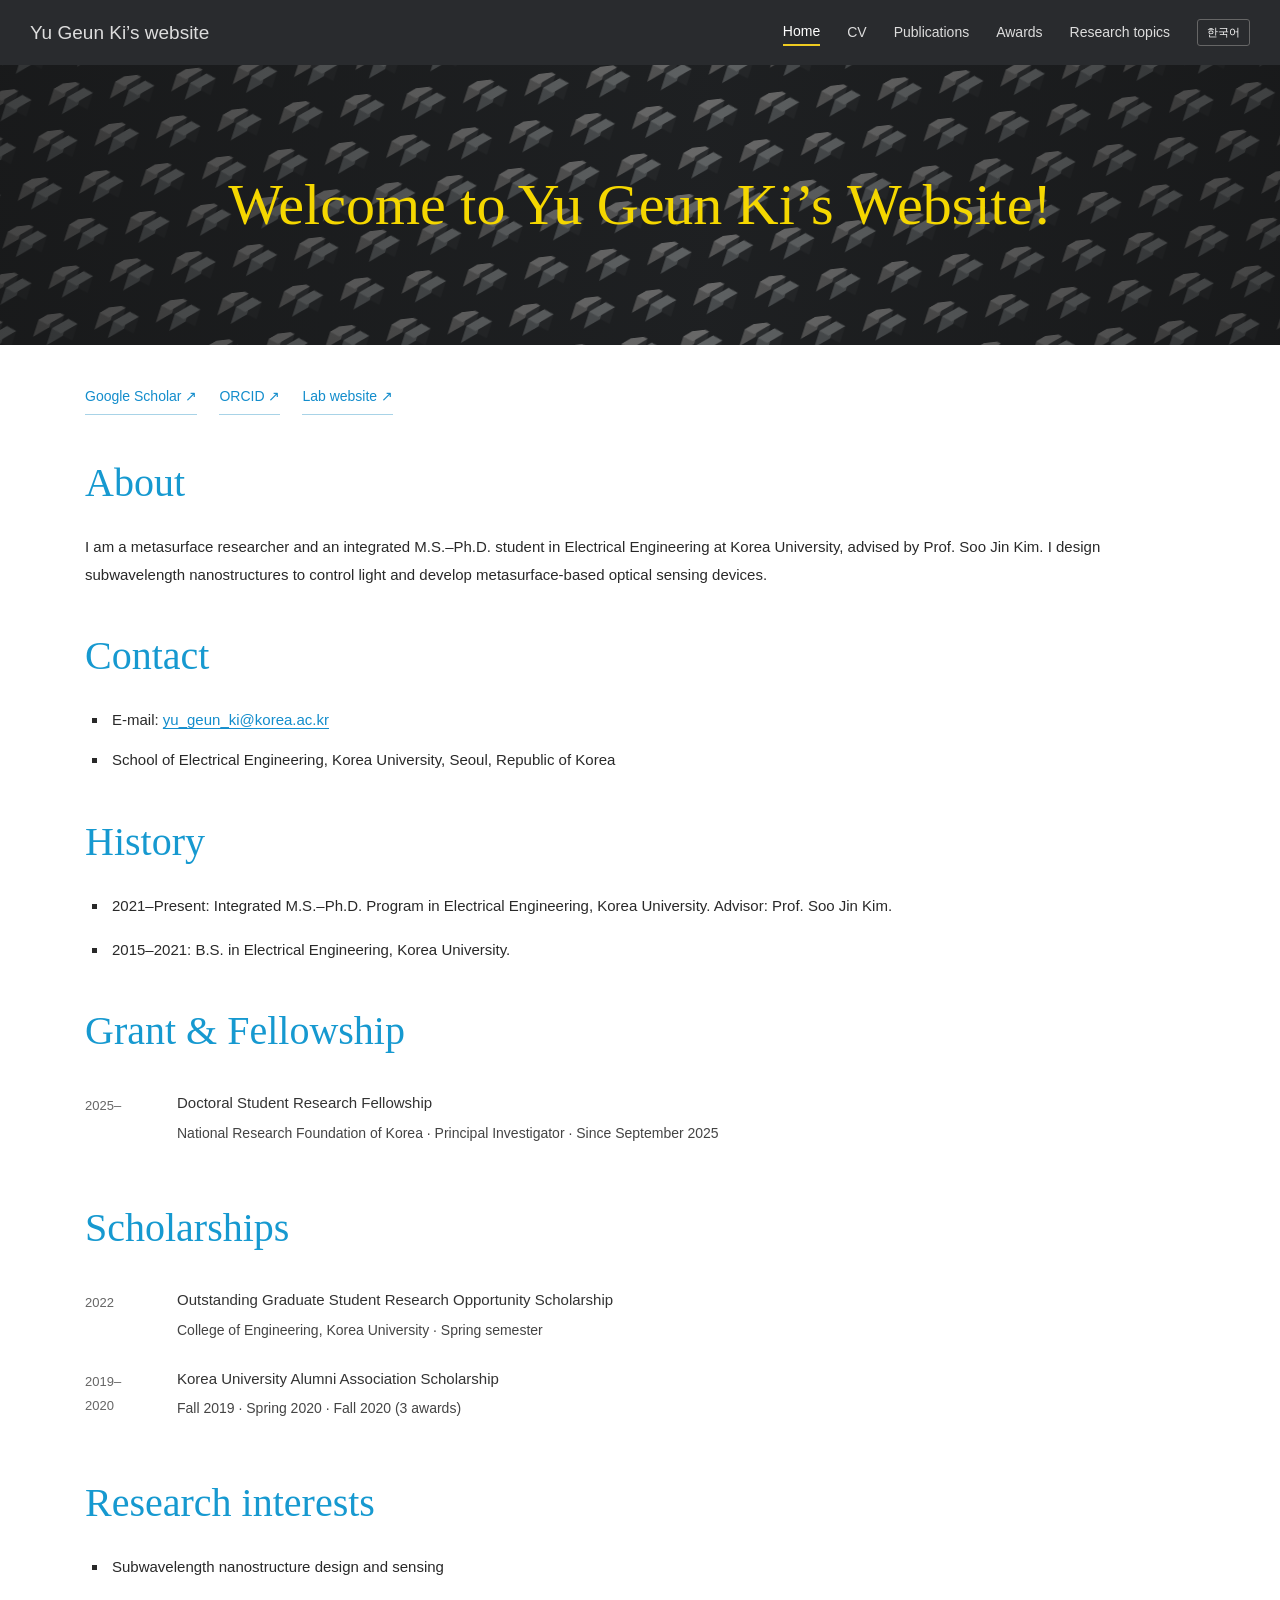
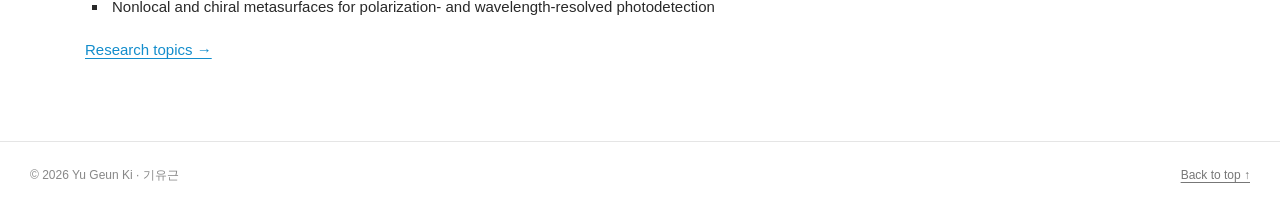
==== commit 1317983c: "Add research group website link" ====
--- a/index.html
+++ b/index.html
@@ -1 +1 @@
-<!doctype html><html lang="en"><head><meta charset="utf-8"><meta name="viewport" content="width=device-width,initial-scale=1"><meta name="description" content="Yu Geun Ki, Korea University. Research in metasurfaces, nanophotonics, and optical sensing."><title>Yu Geun Ki</title><link rel="stylesheet" href="style.css"><script src="site.js" defer></script><script type="application/ld+json">{"@context": "https://schema.org", "@type": "Person", "name": "Yu Geun Ki", "alternateName": "기유근", "affiliation": {"@type": "CollegeOrUniversity", "name": "Korea University"}, "sameAs": ["https://scholar.google.com/citations?user=KegZw9kAAAAJ", "https://orcid.org/0009-0005-0838-682X"]}</script></head><body id="top"><header><nav class="nav" aria-label="Main navigation"><a class="brand" href="index.html">Yu Geun Ki’s website</a><a href="index.html" aria-current="page"><span data-en="Home" data-ko="홈">Home</span></a><a href="cv.html"><span data-en="CV" data-ko="이력">CV</span></a><a href="publications.html"><span data-en="Publications" data-ko="논문·학회">Publications</span></a><a href="awards.html"><span data-en="Awards" data-ko="수상">Awards</span></a><a href="research.html"><span data-en="Research topics" data-ko="연구 주제">Research topics</span></a><button class="language" id="language" aria-label="Switch to Korean">한국어</button></nav></header><div class="banner home"><h1 data-en="Welcome to Yu Geun Ki’s Website!" data-ko="기유근의 연구 홈페이지에 오신 것을 환영합니다.">Welcome to Yu Geun Ki’s Website!</h1></div><main class="content"><div class="profile-links" aria-label="Research profiles"><a href="https://scholar.google.com/citations?user=KegZw9kAAAAJ" target="_blank" rel="noopener noreferrer">Google Scholar ↗</a><a href="https://orcid.org/0009-0005-0838-682X" target="_blank" rel="noopener noreferrer">ORCID ↗</a></div><div class="intro-text"><div><h2 data-en="About" data-ko="소개">About</h2><p class="bio" data-en="I am a metasurface researcher and an integrated M.S.–Ph.D. student in Electrical Engineering at Korea University, advised by Prof. Soo Jin Kim. I design subwavelength nanostructures to control light and develop metasurface-based optical sensing devices." data-ko="메타표면을 연구하는 기유근입니다. 고려대학교 전기전자공학 석박사통합과정에서 김수진 교수님의 지도를 받고 있으며, 파장보다 작은 나노구조를 설계해 빛을 제어하고 메타표면 기반 광학 센싱 소자를 개발합니다.">I am a metasurface researcher and an integrated M.S.–Ph.D. student in Electrical Engineering at Korea University, advised by Prof. Soo Jin Kim. I design subwavelength nanostructures to control light and develop metasurface-based optical sensing devices.</p></div></div><h2 data-en="Contact" data-ko="연락처">Contact</h2><ul><li>E-mail: <a href="mailto:yu_geun_ki@korea.ac.kr">yu_geun_ki@korea.ac.kr</a></li><li><span data-en="School of Electrical Engineering, Korea University, Seoul, Republic of Korea" data-ko="고려대학교 전기전자공학 · 대한민국 서울">School of Electrical Engineering, Korea University, Seoul, Republic of Korea</span></li></ul><h2 data-en="History" data-ko="학력">History</h2><ul class="history"><li><span data-en="2021–Present: Integrated M.S.–Ph.D. Program in Electrical Engineering, Korea University. Advisor: Prof. Soo Jin Kim." data-ko="2021–현재: 고려대학교 전기전자공학 석박사통합과정. 지도교수: 김수진 교수.">2021–Present: Integrated M.S.–Ph.D. Program in Electrical Engineering, Korea University. Advisor: Prof. Soo Jin Kim.</span></li><li><span data-en="2015–2021: B.S. in Electrical Engineering, Korea University." data-ko="2015–2021: 고려대학교 전기전자공학 학사.">2015–2021: B.S. in Electrical Engineering, Korea University.</span></li></ul><h2 data-en="Grant &amp; Fellowship" data-ko="연구지원">Grant & Fellowship</h2><div class="compact"><article class="record"><div class="record-date">2025–</div><div><h3 data-en="Doctoral Student Research Fellowship" data-ko="박사과정생 연구장려금지원사업">Doctoral Student Research Fellowship</h3><p data-en="National Research Foundation of Korea · Principal Investigator · Since September 2025" data-ko="한국연구재단 · 연구책임자 · 2025년 9월부터 수행">National Research Foundation of Korea · Principal Investigator · Since September 2025</p></div></article></div><h2 data-en="Scholarships" data-ko="장학금">Scholarships</h2><div class="compact"><article class="record"><div class="record-date">2022</div><div><h3 data-en="Outstanding Graduate Student Research Opportunity Scholarship" data-ko="우수 대학원생 연구기회 제공 장학금">Outstanding Graduate Student Research Opportunity Scholarship</h3><p data-en="College of Engineering, Korea University · Spring semester" data-ko="고려대학교 공과대학 · 1학기">College of Engineering, Korea University · Spring semester</p></div></article><article class="record"><div class="record-date">2019–<br>2020</div><div><h3 data-en="Korea University Alumni Association Scholarship" data-ko="고려대학교 교우회장학금">Korea University Alumni Association Scholarship</h3><p data-en="Fall 2019 · Spring 2020 · Fall 2020 (3 awards)" data-ko="모교추천 및 개인명의 · 2019년 2학기·2020년 1학기·2020년 2학기 (3회)">Fall 2019 · Spring 2020 · Fall 2020 (3 awards)</p></div></article></div><h2 data-en="Research interests" data-ko="연구 관심 분야">Research interests</h2><ul><li><span data-en="Subwavelength nanostructure design and sensing" data-ko="파장보다 작은 나노구조 설계 및 센싱">Subwavelength nanostructure design and sensing</span></li><li><span data-en="Nonlocal and chiral metasurfaces for polarization- and wavelength-resolved photodetection" data-ko="편광·파장 검출을 위한 비국소·키랄 메타표면">Nonlocal and chiral metasurfaces for polarization- and wavelength-resolved photodetection</span></li></ul><p><a href="research.html"><span data-en="Research topics →" data-ko="연구 주제 자세히 보기 →">Research topics →</span></a></p></main><footer class="footer"><span>© 2026 Yu Geun Ki · 기유근</span><a href="#top"><span data-en="Back to top ↑" data-ko="맨 위로 ↑">Back to top ↑</span></a></footer></body></html>+<!doctype html><html lang="en"><head><meta charset="utf-8"><meta name="viewport" content="width=device-width,initial-scale=1"><meta name="description" content="Yu Geun Ki, Korea University. Research in metasurfaces, nanophotonics, and optical sensing."><title>Yu Geun Ki</title><link rel="stylesheet" href="style.css"><script src="site.js" defer></script><script type="application/ld+json">{"@context": "https://schema.org", "@type": "Person", "name": "Yu Geun Ki", "alternateName": "기유근", "affiliation": {"@type": "CollegeOrUniversity", "name": "Korea University"}, "sameAs": ["https://scholar.google.com/citations?user=KegZw9kAAAAJ", "https://orcid.org/0009-0005-0838-682X"]}</script></head><body id="top"><header><nav class="nav" aria-label="Main navigation"><a class="brand" href="index.html">Yu Geun Ki’s website</a><a href="index.html" aria-current="page"><span data-en="Home" data-ko="홈">Home</span></a><a href="cv.html"><span data-en="CV" data-ko="이력">CV</span></a><a href="publications.html"><span data-en="Publications" data-ko="논문·학회">Publications</span></a><a href="awards.html"><span data-en="Awards" data-ko="수상">Awards</span></a><a href="research.html"><span data-en="Research topics" data-ko="연구 주제">Research topics</span></a><button class="language" id="language" aria-label="Switch to Korean">한국어</button></nav></header><div class="banner home"><h1 data-en="Welcome to Yu Geun Ki’s Website!" data-ko="기유근의 연구 홈페이지에 오신 것을 환영합니다.">Welcome to Yu Geun Ki’s Website!</h1></div><main class="content"><div class="profile-links" aria-label="Research profiles"><a href="https://scholar.google.com/citations?user=KegZw9kAAAAJ" target="_blank" rel="noopener noreferrer">Google Scholar ↗</a><a href="https://orcid.org/0009-0005-0838-682X" target="_blank" rel="noopener noreferrer">ORCID ↗</a><a href="https://sites.google.com/site/soojinkimgroup/" target="_blank" rel="noopener noreferrer"><span data-en="Lab website ↗" data-ko="연구실 홈페이지 ↗">Lab website ↗</span></a></div><div class="intro-text"><div><h2 data-en="About" data-ko="소개">About</h2><p class="bio" data-en="I am a metasurface researcher and an integrated M.S.–Ph.D. student in Electrical Engineering at Korea University, advised by Prof. Soo Jin Kim. I design subwavelength nanostructures to control light and develop metasurface-based optical sensing devices." data-ko="메타표면을 연구하는 기유근입니다. 고려대학교 전기전자공학 석박사통합과정에서 김수진 교수님의 지도를 받고 있으며, 파장보다 작은 나노구조를 설계해 빛을 제어하고 메타표면 기반 광학 센싱 소자를 개발합니다.">I am a metasurface researcher and an integrated M.S.–Ph.D. student in Electrical Engineering at Korea University, advised by Prof. Soo Jin Kim. I design subwavelength nanostructures to control light and develop metasurface-based optical sensing devices.</p></div></div><h2 data-en="Contact" data-ko="연락처">Contact</h2><ul><li>E-mail: <a href="mailto:yu_geun_ki@korea.ac.kr">yu_geun_ki@korea.ac.kr</a></li><li><span data-en="School of Electrical Engineering, Korea University, Seoul, Republic of Korea" data-ko="고려대학교 전기전자공학 · 대한민국 서울">School of Electrical Engineering, Korea University, Seoul, Republic of Korea</span></li></ul><h2 data-en="History" data-ko="학력">History</h2><ul class="history"><li><span data-en="2021–Present: Integrated M.S.–Ph.D. Program in Electrical Engineering, Korea University. Advisor: Prof. Soo Jin Kim." data-ko="2021–현재: 고려대학교 전기전자공학 석박사통합과정. 지도교수: 김수진 교수.">2021–Present: Integrated M.S.–Ph.D. Program in Electrical Engineering, Korea University. Advisor: Prof. Soo Jin Kim.</span></li><li><span data-en="2015–2021: B.S. in Electrical Engineering, Korea University." data-ko="2015–2021: 고려대학교 전기전자공학 학사.">2015–2021: B.S. in Electrical Engineering, Korea University.</span></li></ul><h2 data-en="Grant &amp; Fellowship" data-ko="연구지원">Grant & Fellowship</h2><div class="compact"><article class="record"><div class="record-date">2025–</div><div><h3 data-en="Doctoral Student Research Fellowship" data-ko="박사과정생 연구장려금지원사업">Doctoral Student Research Fellowship</h3><p data-en="National Research Foundation of Korea · Principal Investigator · Since September 2025" data-ko="한국연구재단 · 연구책임자 · 2025년 9월부터 수행">National Research Foundation of Korea · Principal Investigator · Since September 2025</p></div></article></div><h2 data-en="Scholarships" data-ko="장학금">Scholarships</h2><div class="compact"><article class="record"><div class="record-date">2022</div><div><h3 data-en="Outstanding Graduate Student Research Opportunity Scholarship" data-ko="우수 대학원생 연구기회 제공 장학금">Outstanding Graduate Student Research Opportunity Scholarship</h3><p data-en="College of Engineering, Korea University · Spring semester" data-ko="고려대학교 공과대학 · 1학기">College of Engineering, Korea University · Spring semester</p></div></article><article class="record"><div class="record-date">2019–<br>2020</div><div><h3 data-en="Korea University Alumni Association Scholarship" data-ko="고려대학교 교우회장학금">Korea University Alumni Association Scholarship</h3><p data-en="Fall 2019 · Spring 2020 · Fall 2020 (3 awards)" data-ko="모교추천 및 개인명의 · 2019년 2학기·2020년 1학기·2020년 2학기 (3회)">Fall 2019 · Spring 2020 · Fall 2020 (3 awards)</p></div></article></div><h2 data-en="Research interests" data-ko="연구 관심 분야">Research interests</h2><ul><li><span data-en="Subwavelength nanostructure design and sensing" data-ko="파장보다 작은 나노구조 설계 및 센싱">Subwavelength nanostructure design and sensing</span></li><li><span data-en="Nonlocal and chiral metasurfaces for polarization- and wavelength-resolved photodetection" data-ko="편광·파장 검출을 위한 비국소·키랄 메타표면">Nonlocal and chiral metasurfaces for polarization- and wavelength-resolved photodetection</span></li></ul><p><a href="research.html"><span data-en="Research topics →" data-ko="연구 주제 자세히 보기 →">Research topics →</span></a></p></main><footer class="footer"><span>© 2026 Yu Geun Ki · 기유근</span><a href="#top"><span data-en="Back to top ↑" data-ko="맨 위로 ↑">Back to top ↑</span></a></footer></body></html>
